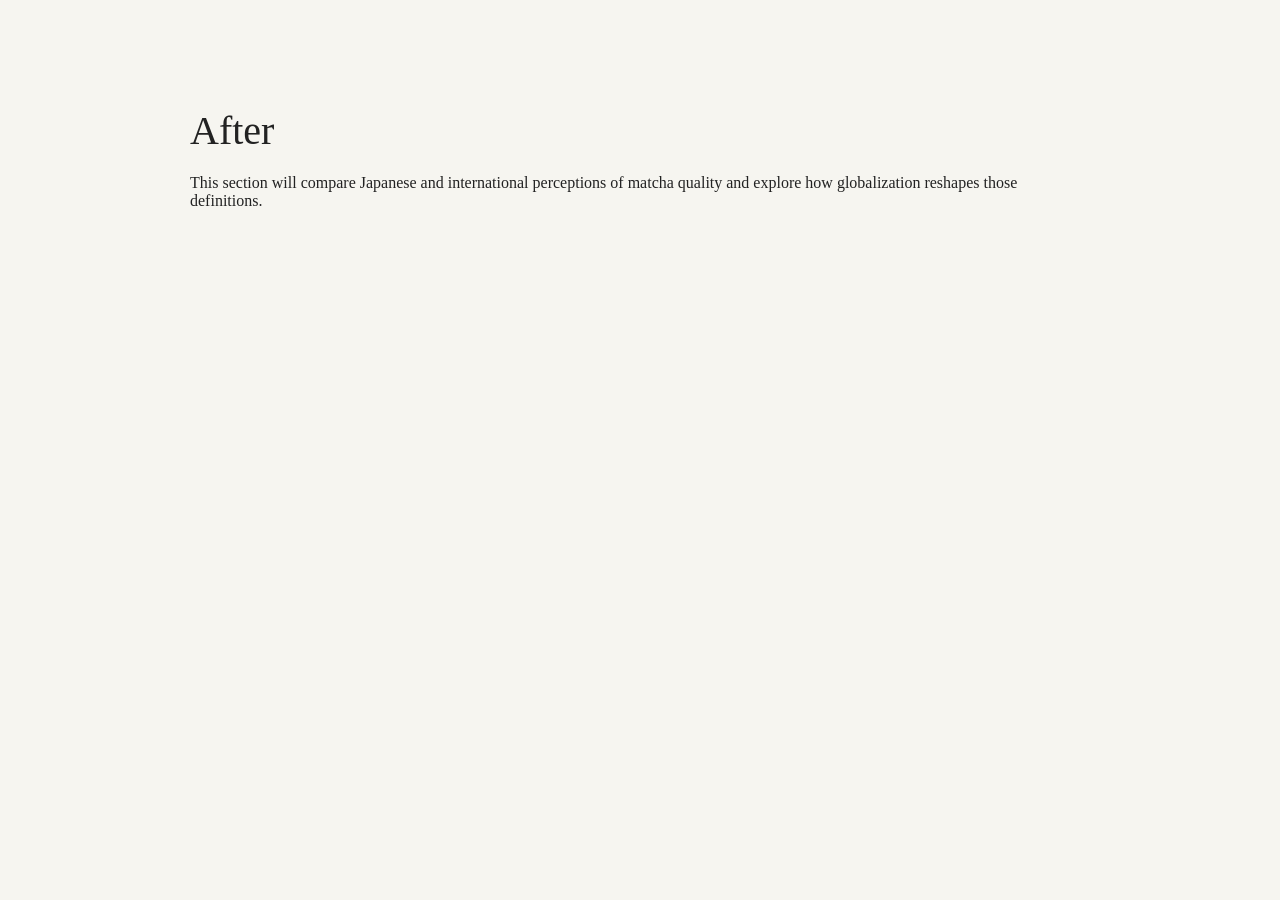
==== after.html @ 40080495 "Add after.html for matcha quality comparison section" ====
<!DOCTYPE html>
<html>
<head>
<meta charset="UTF-8">
<title>After</title>
<link rel="stylesheet" href="styles.css">
</head>

<body>

<div class="container">

<h1>After</h1>

<p>
This section will compare Japanese and international perceptions of matcha
quality and explore how globalization reshapes those definitions.
</p>

</div>

</body>
</html>
---- styles.css ----
body{
background:#f6f5f0;
font-family:Georgia,serif;
color:#222;
margin:0;
}

.container{
max-width:900px;
margin:auto;
padding:80px 30px;
}

h1{
font-size:40px;
font-weight:normal;
margin-bottom:20px;
}

.intro{
color:#555;
margin-bottom:60px;
}

.sections{
display:grid;
grid-template-columns:1fr 1fr 1fr;
gap:25px;
}

.card{
text-decoration:none;
border:1px solid #dcdcdc;
padding:30px;
transition:all .2s;
color:#222;
}

.card:hover{
border-color:#2f5d3a;
transform:translateY(-4px);
}

.card h2{
margin-top:0;
font-weight:normal;
}
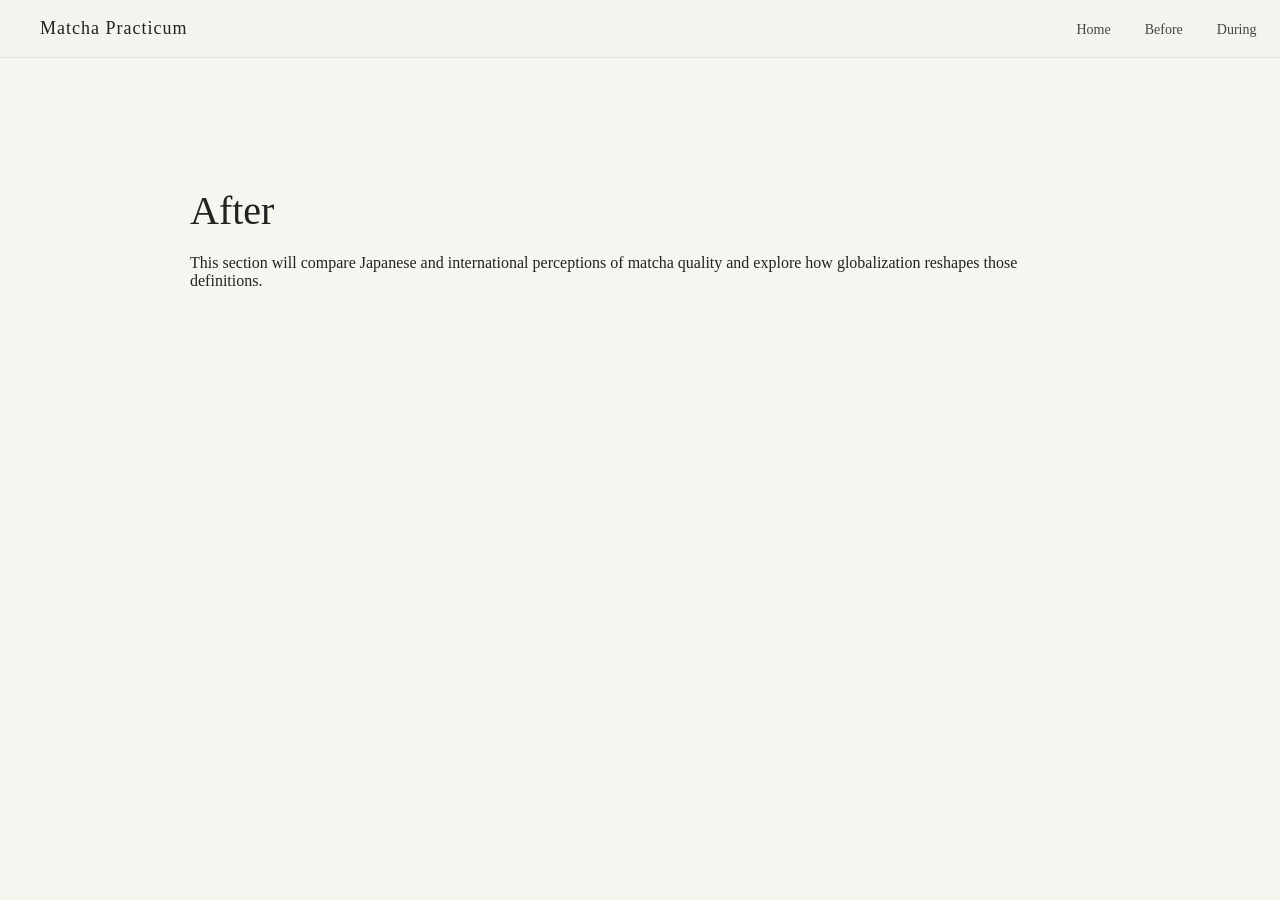
==== commit 7202f503: "Add navigation bar to after.html" ====
--- a/after.html
+++ b/after.html
@@ -8,6 +8,16 @@
 
 <body>
 
+<div class="navbar">
+<div class="nav-title">Matcha Practicum</div>
+<div class="nav-links">
+<a href="index.html">Home</a>
+<a href="before.html">Before</a>
+<a href="during.html">During</a>
+<a href="after.html">After</a>
+</div>
+</div>
+  
 <div class="container">
 
 <h1>After</h1>
--- a/styles.css
+++ b/styles.css
@@ -1,3 +1,43 @@
+/* NAVIGATION */
+
+.navbar{
+position:fixed;
+top:0;
+left:0;
+width:100%;
+background:rgba(244,243,238,0.9);
+backdrop-filter:blur(6px);
+border-bottom:1px solid #e5e3dc;
+padding:18px 40px;
+display:flex;
+justify-content:space-between;
+align-items:center;
+z-index:1000;
+}
+
+.nav-title{
+font-family:'Playfair Display',serif;
+font-size:18px;
+letter-spacing:1px;
+}
+
+.nav-links a{
+margin-left:30px;
+text-decoration:none;
+font-family:'Noto Serif JP',serif;
+color:#444;
+font-size:14px;
+transition:opacity .2s;
+}
+
+.nav-links a:hover{
+opacity:0.6;
+}
+
+body{
+padding-top:80px;
+}
+
 body{
 background:#f6f5f0;
 font-family:Georgia,serif;
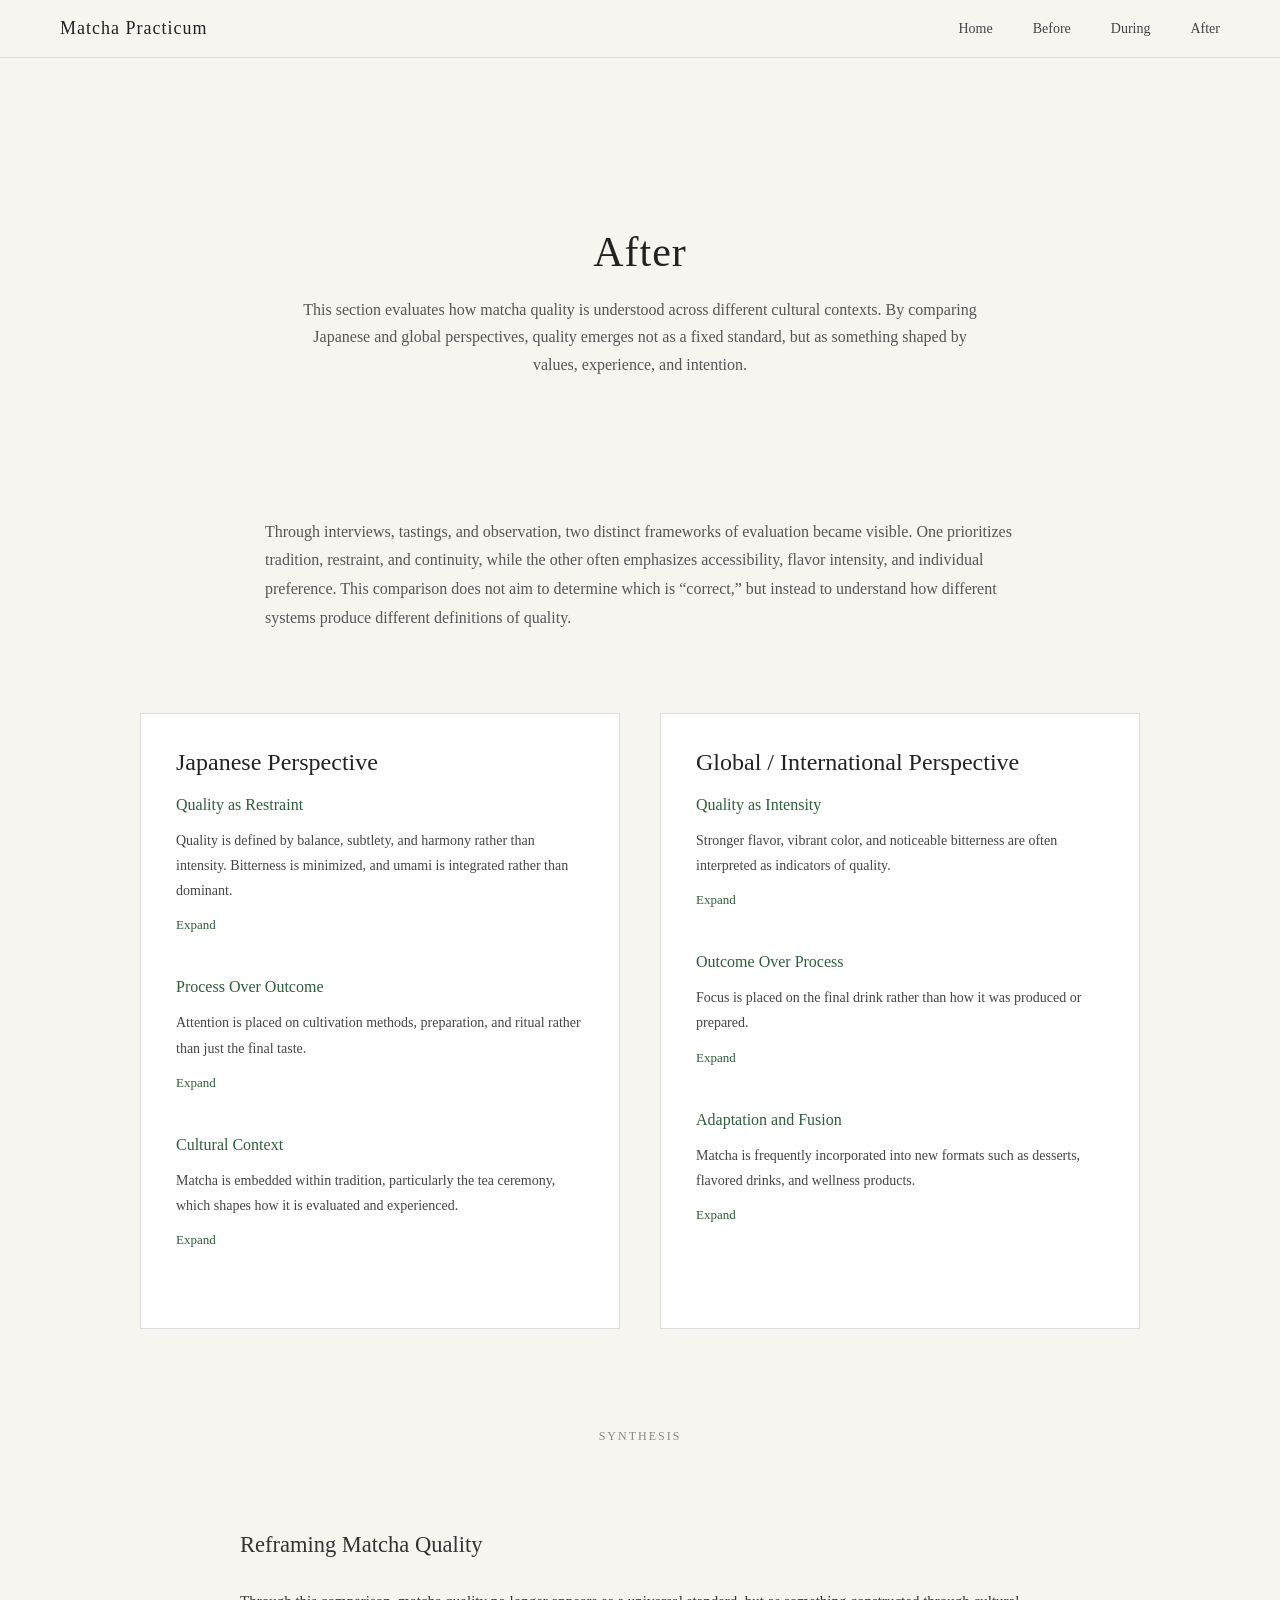
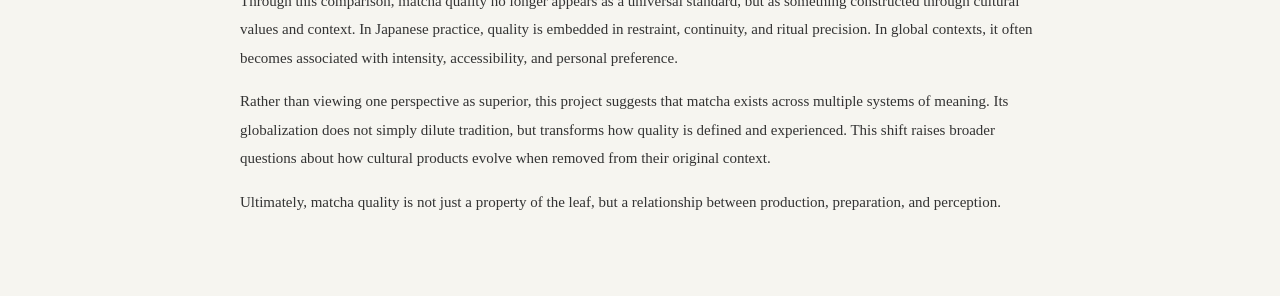
==== commit abb304e1: "Enhance after.html with styles and content Added styles and content for matcha quality comparison." ====
--- a/after.html
+++ b/after.html
@@ -4,6 +4,108 @@
 <meta charset="UTF-8">
 <title>After</title>
 <link rel="stylesheet" href="styles.css">
+
+<style>
+
+/* ---------------- INTRO ---------------- */
+
+.intro-extended{
+max-width:750px;
+margin:0 auto 80px auto;
+line-height:1.8;
+color:#555;
+}
+
+/* ---------------- COMPARISON GRID ---------------- */
+
+.comparison{
+max-width:1000px;
+margin:80px auto;
+display:grid;
+grid-template-columns:1fr 1fr;
+gap:40px;
+}
+
+.column{
+background:white;
+padding:35px;
+border:1px solid #ddd;
+}
+
+.column h2{
+font-weight:400;
+margin-top:0;
+margin-bottom:20px;
+}
+
+/* ---------------- CATEGORY ---------------- */
+
+.category{
+margin-bottom:35px;
+}
+
+.category h3{
+font-size:16px;
+font-weight:400;
+margin-bottom:10px;
+color:#2f5d3a;
+}
+
+.category p{
+font-size:14px;
+line-height:1.8;
+color:#444;
+}
+
+/* ---------------- DIVIDER ---------------- */
+
+.divider{
+text-align:center;
+margin:100px 0 60px 0;
+font-size:12px;
+letter-spacing:2px;
+color:#888;
+}
+
+/* ---------------- COLLAPSIBLE ---------------- */
+
+.toggle{
+cursor:pointer;
+font-size:13px;
+color:#2f5d3a;
+margin-top:10px;
+}
+
+.details{
+max-height:0;
+overflow:hidden;
+transition:max-height .5s ease;
+font-size:13px;
+line-height:1.9;
+margin-top:10px;
+color:#444;
+}
+
+.details.open{
+max-height:500px;
+}
+
+/* ---------------- SYNTHESIS ---------------- */
+
+.synthesis{
+max-width:800px;
+margin:80px auto;
+line-height:1.9;
+font-size:15px;
+color:#333;
+}
+
+.synthesis h2{
+font-weight:400;
+margin-bottom:20px;
+}
+
+</style>
 </head>
 
 <body>
@@ -22,12 +124,134 @@
 
 <h1>After</h1>
 
-<p>
-This section will compare Japanese and international perceptions of matcha
-quality and explore how globalization reshapes those definitions.
-</p>
-
-</div>
+<p class="intro">
+This section evaluates how matcha quality is understood across different cultural contexts. By comparing Japanese and global perspectives, quality emerges not as a fixed standard, but as something shaped by values, experience, and intention.
+</p>
+
+</div>
+
+<div class="intro-extended">
+Through interviews, tastings, and observation, two distinct frameworks of evaluation became visible. One prioritizes tradition, restraint, and continuity, while the other often emphasizes accessibility, flavor intensity, and individual preference. This comparison does not aim to determine which is “correct,” but instead to understand how different systems produce different definitions of quality.
+</div>
+
+<!-- COMPARISON -->
+
+<div class="comparison">
+
+<!-- JAPANESE -->
+
+<div class="column">
+<h2>Japanese Perspective</h2>
+
+<div class="category">
+<h3>Quality as Restraint</h3>
+<p>
+Quality is defined by balance, subtlety, and harmony rather than intensity. Bitterness is minimized, and umami is integrated rather than dominant.
+</p>
+<div class="toggle">Expand</div>
+<div class="details">
+High quality matcha is not meant to be overwhelming. Instead, it reflects control across the entire production process. This perspective became clearer through the tea ceremony, where even small imbalances felt disruptive.
+</div>
+</div>
+
+<div class="category">
+<h3>Process Over Outcome</h3>
+<p>
+Attention is placed on cultivation methods, preparation, and ritual rather than just the final taste.
+</p>
+<div class="toggle">Expand</div>
+<div class="details">
+Shading duration, grinding technique, and preparation method are all considered part of quality. This reframes matcha as a process-driven product rather than a purely consumable one.
+</div>
+</div>
+
+<div class="category">
+<h3>Cultural Context</h3>
+<p>
+Matcha is embedded within tradition, particularly the tea ceremony, which shapes how it is evaluated and experienced.
+</p>
+<div class="toggle">Expand</div>
+<div class="details">
+Quality extends beyond taste into behavior, environment, and intention. The act of drinking becomes inseparable from the cultural framework surrounding it.
+</div>
+</div>
+
+</div>
+
+<!-- GLOBAL -->
+
+<div class="column">
+<h2>Global / International Perspective</h2>
+
+<div class="category">
+<h3>Quality as Intensity</h3>
+<p>
+Stronger flavor, vibrant color, and noticeable bitterness are often interpreted as indicators of quality.
+</p>
+<div class="toggle">Expand</div>
+<div class="details">
+Many consumers associate boldness with quality, similar to coffee culture. This contrasts with the subtle balance emphasized in traditional contexts.
+</div>
+</div>
+
+<div class="category">
+<h3>Outcome Over Process</h3>
+<p>
+Focus is placed on the final drink rather than how it was produced or prepared.
+</p>
+<div class="toggle">Expand</div>
+<div class="details">
+Convenience products such as matcha lattes shift attention away from traditional preparation, making quality more about immediate sensory impact.
+</div>
+</div>
+
+<div class="category">
+<h3>Adaptation and Fusion</h3>
+<p>
+Matcha is frequently incorporated into new formats such as desserts, flavored drinks, and wellness products.
+</p>
+<div class="toggle">Expand</div>
+<div class="details">
+This expands accessibility but also alters the original meaning of matcha. Through interviews, I noticed that flexibility is often valued more than authenticity in global contexts.
+</div>
+</div>
+
+</div>
+
+</div>
+
+<div class="divider">SYNTHESIS</div>
+
+<div class="synthesis">
+
+<h2>Reframing Matcha Quality</h2>
+
+<p>
+Through this comparison, matcha quality no longer appears as a universal standard, but as something constructed through cultural values and context. In Japanese practice, quality is embedded in restraint, continuity, and ritual precision. In global contexts, it often becomes associated with intensity, accessibility, and personal preference.
+</p>
+
+<p>
+Rather than viewing one perspective as superior, this project suggests that matcha exists across multiple systems of meaning. Its globalization does not simply dilute tradition, but transforms how quality is defined and experienced. This shift raises broader questions about how cultural products evolve when removed from their original context.
+</p>
+
+<p>
+Ultimately, matcha quality is not just a property of the leaf, but a relationship between production, preparation, and perception.
+</p>
+
+</div>
+
+<script>
+
+/* COLLAPSIBLE */
+
+document.querySelectorAll(".toggle").forEach(btn=>{
+btn.addEventListener("click", ()=>{
+const details = btn.nextElementSibling;
+details.classList.toggle("open");
+});
+});
+
+</script>
 
 </body>
 </html>
--- a/styles.css
+++ b/styles.css
@@ -1,79 +1,117 @@
-/* NAVIGATION */
+/* -------------------------
+GLOBAL STYLES
+-------------------------- */
+
+body{
+margin:0;
+padding-top:100px;
+background-color:#f6f5f0;
+font-family:'Noto Serif JP', serif;
+color:#222;
+}
+
+/* Soft Washi Paper Texture */
+body::before{
+content:"";
+position:fixed;
+top:0;
+left:0;
+width:100%;
+height:100%;
+background-image:url("https://www.transparenttextures.com/patterns/washi.png");
+opacity:0.25;
+z-index:-2;
+pointer-events:none;
+}
+
+/* -------------------------
+NAVIGATION
+-------------------------- */
 
 .navbar{
 position:fixed;
 top:0;
 left:0;
 width:100%;
-background:rgba(244,243,238,0.9);
-backdrop-filter:blur(6px);
+background:rgba(246,245,240,0.92);
+backdrop-filter:blur(8px);
 border-bottom:1px solid #e5e3dc;
-padding:18px 40px;
+padding:18px 60px;
 display:flex;
 justify-content:space-between;
 align-items:center;
 z-index:1000;
+box-sizing:border-box;
 }
 
 .nav-title{
-font-family:'Playfair Display',serif;
+font-family:'Playfair Display', serif;
 font-size:18px;
 letter-spacing:1px;
 }
 
+.nav-links{
+display:flex;
+gap:40px;
+}
+
 .nav-links a{
-margin-left:30px;
 text-decoration:none;
-font-family:'Noto Serif JP',serif;
 color:#444;
 font-size:14px;
-transition:opacity .2s;
+transition:opacity .2s ease;
+white-space:nowrap;
 }
 
 .nav-links a:hover{
 opacity:0.6;
 }
 
-body{
-padding-top:80px;
-}
-
-body{
-background:#f6f5f0;
-font-family:Georgia,serif;
-color:#222;
-margin:0;
-}
+/* -------------------------
+LAYOUT
+-------------------------- */
 
 .container{
 max-width:900px;
-margin:auto;
-padding:80px 30px;
+margin:0 auto;
+padding:100px 30px 80px 30px;
+text-align:center; /* This centers ALL header content */
 }
 
 h1{
-font-size:40px;
-font-weight:normal;
+font-family:'Playfair Display', serif;
+font-size:42px;
+font-weight:400;
 margin-bottom:20px;
+letter-spacing:1px;
 }
 
 .intro{
 color:#555;
-margin-bottom:60px;
-}
+margin:0 auto 60px auto;
+line-height:1.7;
+max-width:700px; /* keeps paragraph elegant */
+}
+
+/* -------------------------
+SECTIONS GRID
+-------------------------- */
 
 .sections{
 display:grid;
-grid-template-columns:1fr 1fr 1fr;
-gap:25px;
+grid-template-columns:repeat(3,1fr);
+gap:30px;
+margin-top:20px;
+text-align:left; /* Prevents cards from being centered */
 }
 
 .card{
 text-decoration:none;
 border:1px solid #dcdcdc;
-padding:30px;
-transition:all .2s;
+padding:35px;
+transition:all .25s ease;
 color:#222;
+background:white;
 }
 
 .card:hover{
@@ -85,3 +123,80 @@
 margin-top:0;
 font-weight:normal;
 }
+
+/* -------------------------
+HOTSPOT CONTAINERS & INFO BOXES
+-------------------------- */
+.diagram-wrapper {
+  position: relative;
+  max-width: 1000px;
+  margin: 0 auto; /* centers the diagram horizontally */
+}
+
+.hotspot-container {
+  position: absolute;
+  display: flex;
+  justify-content: center;
+  align-items: center;
+  cursor: pointer;
+  transform: translate(-50%, -50%);
+  z-index: 2;
+}
+
+.hotspot {
+  width: 18px;
+  height: 18px;
+  background: #d4af37; /* gold accent */
+  border-radius: 50%;
+  box-shadow: 0 0 12px rgba(212, 175, 55, 0.6);
+  transition: transform 0.3s ease;
+}
+
+.hotspot:hover {
+  transform: scale(1.4);
+}
+
+.info {
+  position: absolute;
+  background: rgba(255, 255, 255, 0.95);
+  border-radius: 12px;
+  padding: 16px 20px;
+  width: 260px;
+  max-width: 280px;
+  font-family: 'Georgia', serif;
+  font-size: 14px;
+  line-height: 1.6;
+  color: #222;
+  box-shadow: 0 10px 25px rgba(0, 0, 0, 0.12);
+  opacity: 0;
+  pointer-events: none;
+  transition: all 0.3s ease;
+  text-align: left;
+}
+
+.hotspot-container:hover .info {
+  opacity: 1;
+  pointer-events: auto;
+}
+
+.info strong {
+  display: block;
+  font-family: 'Playfair Display', serif;
+  font-size: 16px;
+  color: #2a2a2a;
+  margin-bottom: 6px;
+  letter-spacing: 0.5px;
+}
+
+/* Category color accents */
+.bio .info {
+  border-left: 3px solid #a3c293; /* greenish accent */
+}
+
+.craft .info {
+  border-left: 3px solid #c293a3; /* reddish accent */
+}
+
+.sensory .info {
+  border-left: 3px solid #93a3c2; /* bluish accent */
+}
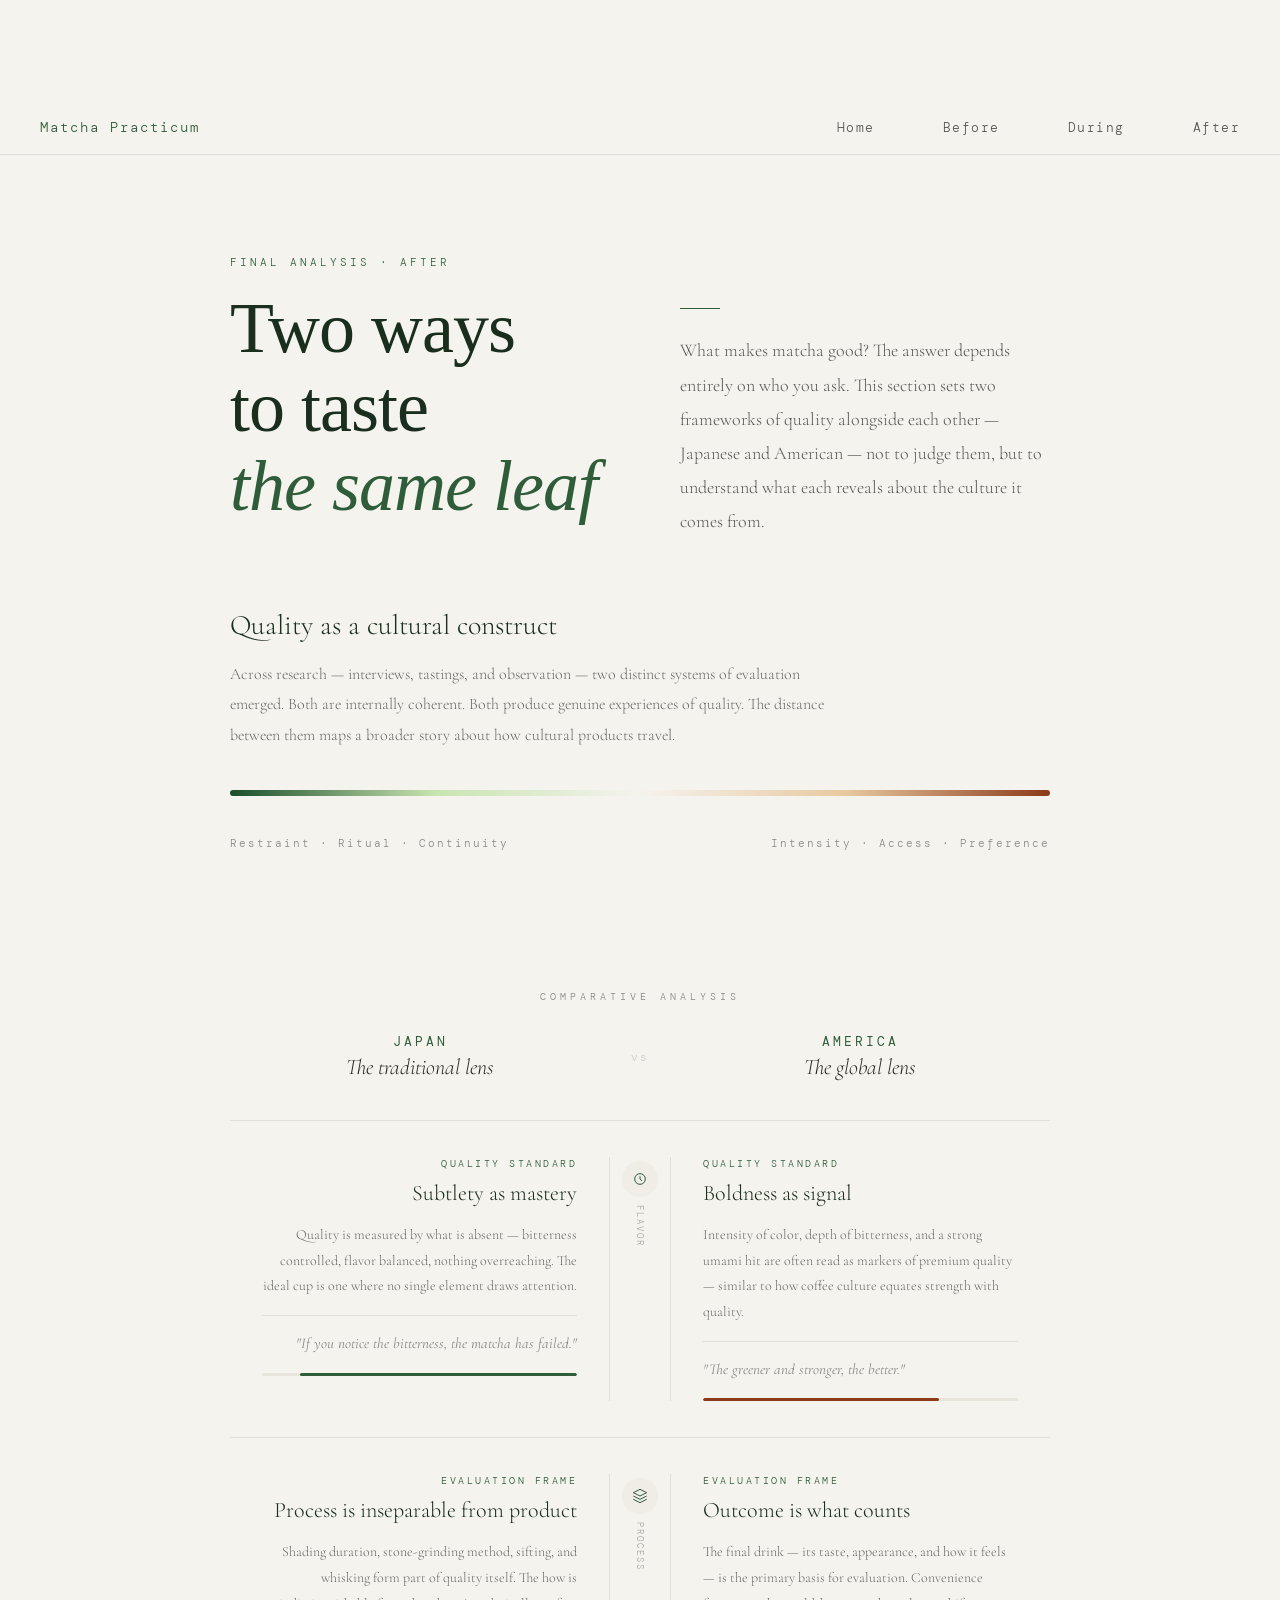
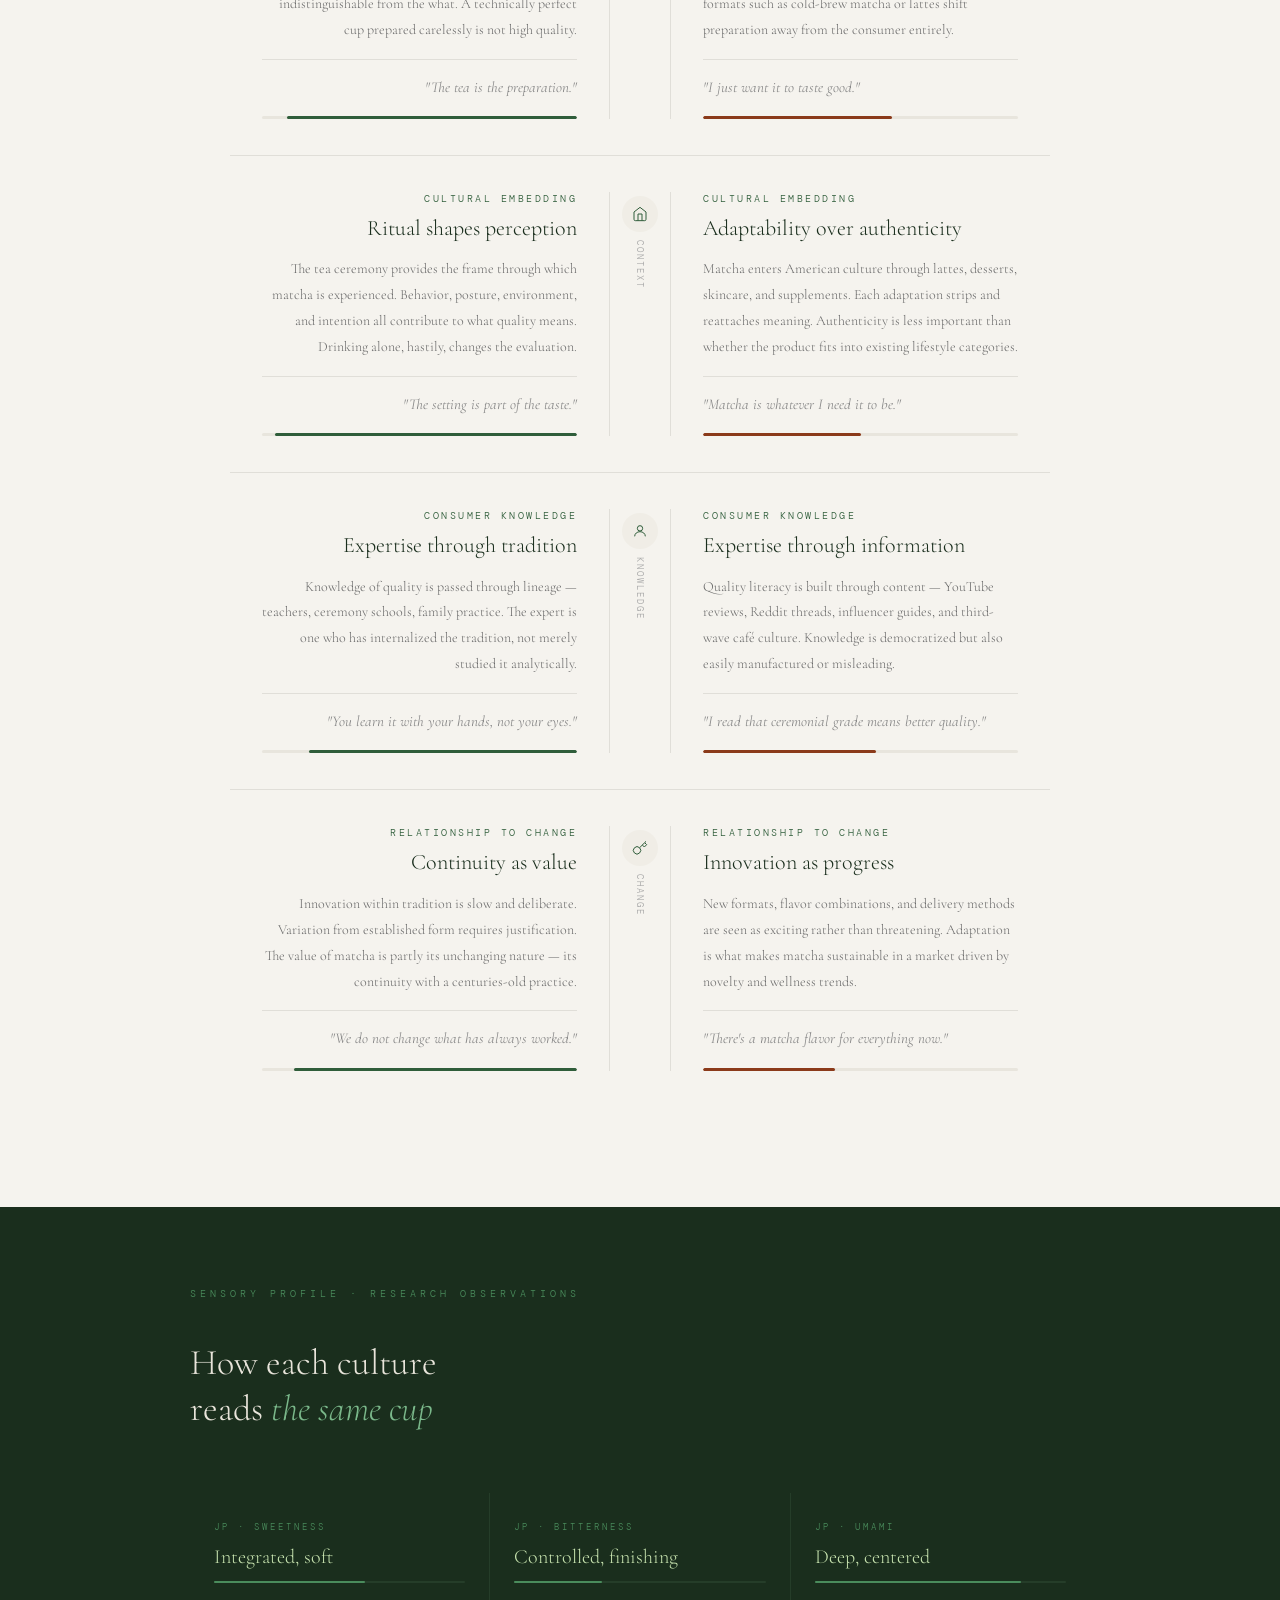
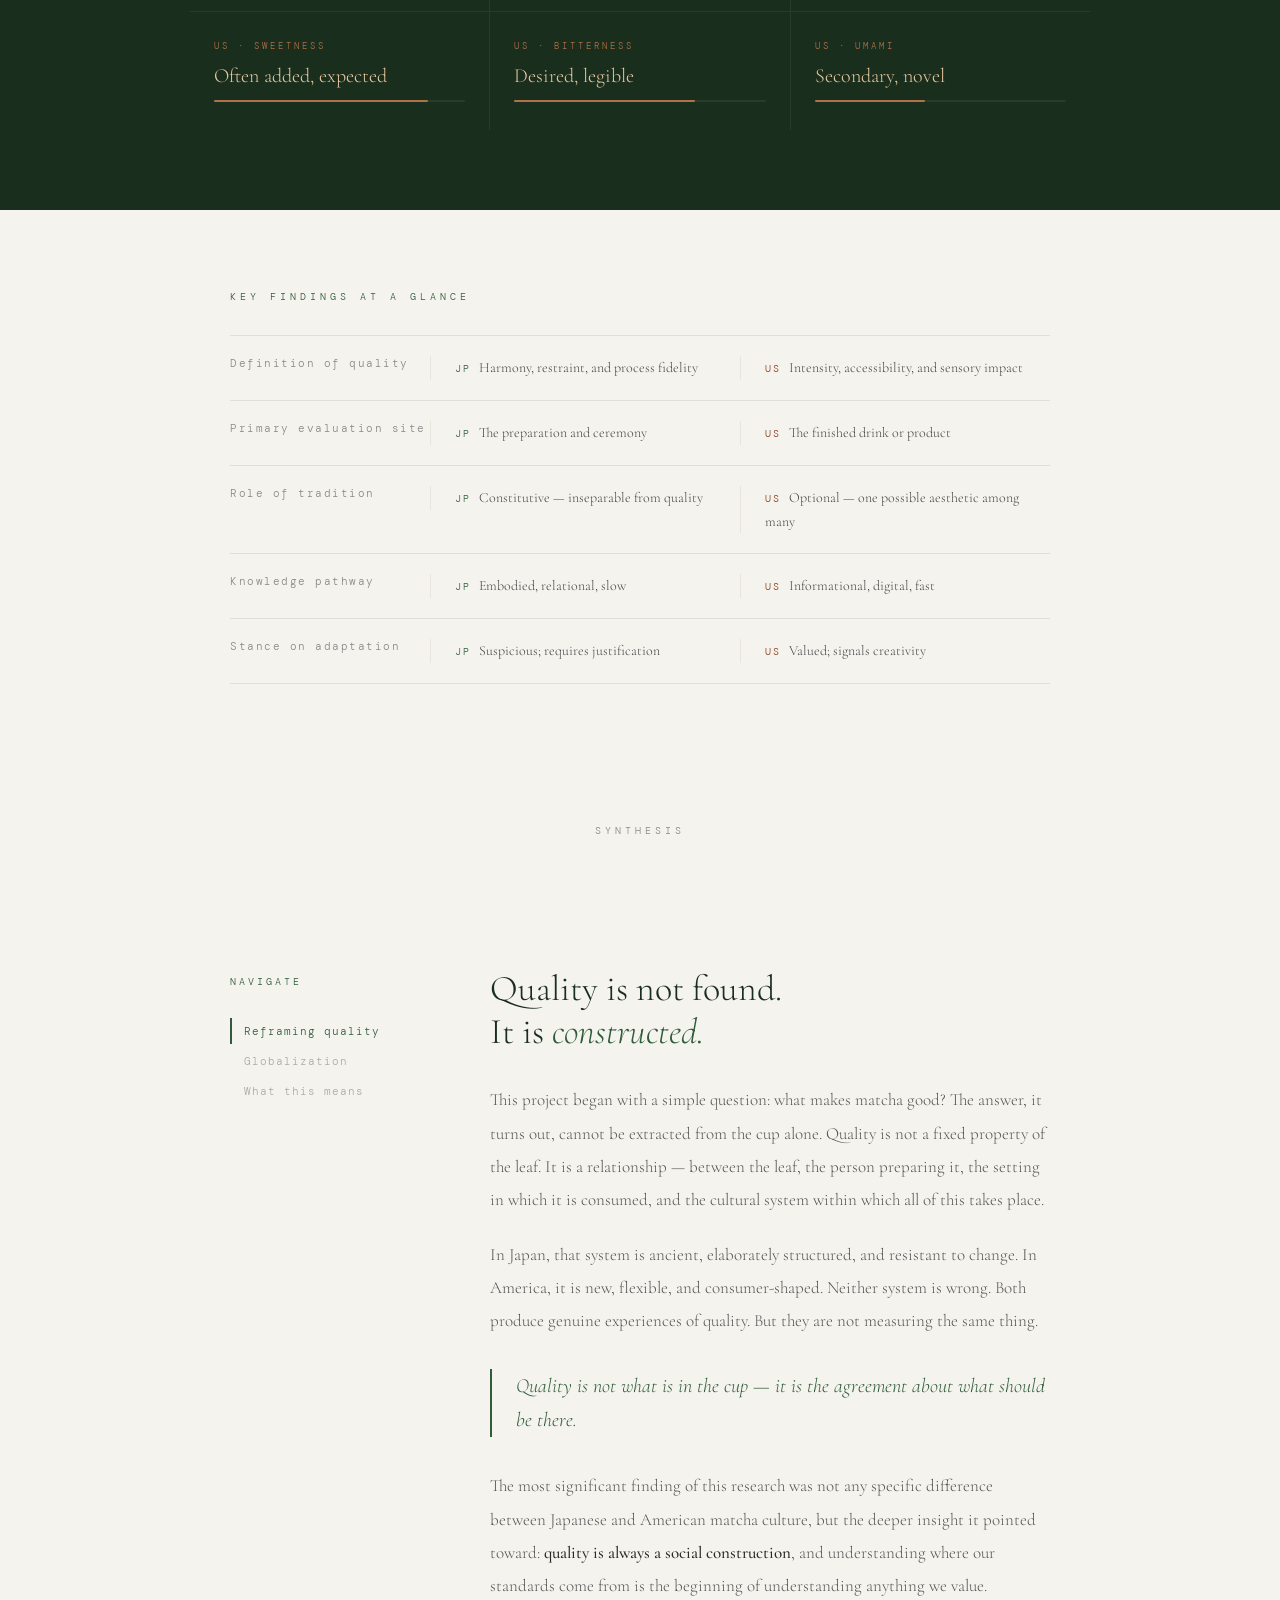
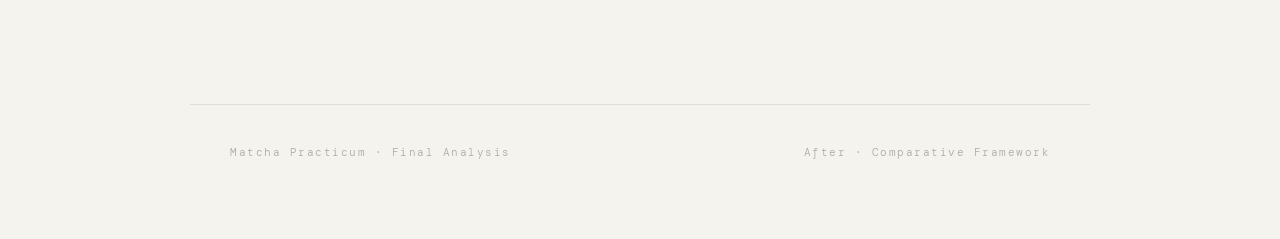
==== commit 69a94f44: "Update print statement from 'Hello' to 'Goodbye'" ====
--- a/after.html
+++ b/after.html
@@ -2,107 +2,597 @@
 <html>
 <head>
 <meta charset="UTF-8">
-<title>After</title>
+<title>After — Matcha Practicum</title>
 <link rel="stylesheet" href="styles.css">
+<link href="https://fonts.googleapis.com/css2?family=Cormorant+Garamond:ital,wght@0,300;0,400;0,500;1,300;1,400&family=DM+Mono:wght@300;400&display=swap" rel="stylesheet">
 
 <style>
 
-/* ---------------- INTRO ---------------- */
-
-.intro-extended{
-max-width:750px;
-margin:0 auto 80px auto;
-line-height:1.8;
-color:#555;
-}
-
-/* ---------------- COMPARISON GRID ---------------- */
-
-.comparison{
-max-width:1000px;
-margin:80px auto;
-display:grid;
-grid-template-columns:1fr 1fr;
-gap:40px;
-}
-
-.column{
-background:white;
-padding:35px;
-border:1px solid #ddd;
-}
-
-.column h2{
-font-weight:400;
-margin-top:0;
-margin-bottom:20px;
-}
-
-/* ---------------- CATEGORY ---------------- */
-
-.category{
-margin-bottom:35px;
-}
-
-.category h3{
-font-size:16px;
-font-weight:400;
-margin-bottom:10px;
-color:#2f5d3a;
-}
-
-.category p{
-font-size:14px;
-line-height:1.8;
-color:#444;
-}
-
-/* ---------------- DIVIDER ---------------- */
-
-.divider{
-text-align:center;
-margin:100px 0 60px 0;
-font-size:12px;
-letter-spacing:2px;
-color:#888;
-}
-
-/* ---------------- COLLAPSIBLE ---------------- */
-
-.toggle{
-cursor:pointer;
-font-size:13px;
-color:#2f5d3a;
-margin-top:10px;
-}
-
-.details{
-max-height:0;
-overflow:hidden;
-transition:max-height .5s ease;
-font-size:13px;
-line-height:1.9;
-margin-top:10px;
-color:#444;
-}
-
-.details.open{
-max-height:500px;
-}
-
-/* ---------------- SYNTHESIS ---------------- */
-
-.synthesis{
-max-width:800px;
-margin:80px auto;
-line-height:1.9;
-font-size:15px;
-color:#333;
-}
-
-.synthesis h2{
-font-weight:400;
-margin-bottom:20px;
+*, *::before, *::after { box-sizing: border-box; margin: 0; padding: 0; }
+
+body {
+  font-family: 'Cormorant Garamond', Georgia, serif;
+  background: #f5f3ee;
+  color: #2a2a25;
+}
+
+/* ── NAVBAR (preserve original structure) ── */
+.navbar {
+  display: flex;
+  justify-content: space-between;
+  align-items: center;
+  padding: 18px 40px;
+  border-bottom: 1px solid #ddd;
+  background: #f5f3ee;
+  position: sticky;
+  top: 0;
+  z-index: 100;
+}
+.nav-title { font-size: 14px; letter-spacing: 2px; color: #2f5d3a; font-family: 'DM Mono', monospace; font-weight: 300; }
+.nav-links a { margin-left: 28px; text-decoration: none; font-size: 13px; letter-spacing: 1.5px; color: #555; font-family: 'DM Mono', monospace; font-weight: 300; transition: color .2s; }
+.nav-links a:hover { color: #2f5d3a; }
+
+/* ── HERO ── */
+.hero {
+  max-width: 900px;
+  margin: 0 auto;
+  padding: 100px 40px 60px;
+  display: grid;
+  grid-template-columns: 1fr 1fr;
+  gap: 80px;
+  align-items: end;
+}
+
+.hero-eyebrow {
+  font-family: 'DM Mono', monospace;
+  font-size: 11px;
+  font-weight: 300;
+  letter-spacing: 3px;
+  color: #2f5d3a;
+  margin-bottom: 20px;
+  text-transform: uppercase;
+}
+
+.hero-title {
+  font-size: clamp(42px, 6vw, 72px);
+  font-weight: 300;
+  line-height: 1.1;
+  color: #1a2e1d;
+  letter-spacing: -1px;
+}
+
+.hero-title em {
+  font-style: italic;
+  color: #2f5d3a;
+}
+
+.hero-right {
+  padding-bottom: 8px;
+}
+
+.hero-intro {
+  font-size: 18px;
+  font-weight: 300;
+  line-height: 1.9;
+  color: #555;
+}
+
+.hero-rule {
+  width: 40px;
+  height: 1px;
+  background: #2f5d3a;
+  margin-bottom: 24px;
+}
+
+/* ── CHAPTER LABEL ── */
+.chapter-label {
+  font-family: 'DM Mono', monospace;
+  font-size: 10px;
+  font-weight: 300;
+  letter-spacing: 4px;
+  color: #888;
+  text-transform: uppercase;
+  text-align: center;
+  padding: 60px 0 30px;
+}
+
+/* ── SPECTRUM BAR ── */
+.spectrum-section {
+  max-width: 900px;
+  margin: 0 auto 80px;
+  padding: 0 40px;
+}
+
+.spectrum-bar {
+  position: relative;
+  height: 6px;
+  background: linear-gradient(to right, #1a4d2a, #c8e4b0, #f5f3ee, #e8c9a0, #8b3a1a);
+  border-radius: 3px;
+  margin: 40px 0;
+}
+
+.spectrum-labels {
+  display: flex;
+  justify-content: space-between;
+  font-family: 'DM Mono', monospace;
+  font-size: 11px;
+  font-weight: 300;
+  letter-spacing: 2px;
+  color: #888;
+  margin-top: 12px;
+}
+
+.spectrum-title {
+  font-size: 28px;
+  font-weight: 300;
+  color: #1a2e1d;
+  margin-bottom: 16px;
+  line-height: 1.3;
+}
+
+.spectrum-desc {
+  font-size: 16px;
+  font-weight: 300;
+  line-height: 1.9;
+  color: #666;
+  max-width: 620px;
+}
+
+/* ── DUAL COLUMN COMPARISON ── */
+.compare-wrapper {
+  max-width: 900px;
+  margin: 0 auto 100px;
+  padding: 0 40px;
+}
+
+.compare-header {
+  display: grid;
+  grid-template-columns: 1fr 60px 1fr;
+  gap: 0;
+  margin-bottom: 40px;
+  align-items: center;
+}
+
+.compare-header-col {
+  text-align: center;
+}
+
+.compare-header h2 {
+  font-size: 13px;
+  font-weight: 400;
+  letter-spacing: 3px;
+  font-family: 'DM Mono', monospace;
+  color: #2f5d3a;
+  text-transform: uppercase;
+  margin-bottom: 4px;
+}
+
+.compare-header p {
+  font-size: 22px;
+  font-weight: 300;
+  color: #2a2a25;
+  font-style: italic;
+}
+
+.compare-vs {
+  text-align: center;
+  font-family: 'DM Mono', monospace;
+  font-size: 11px;
+  font-weight: 300;
+  color: #ccc;
+  letter-spacing: 2px;
+}
+
+/* ── DIMENSION ROWS ── */
+.dimension {
+  display: grid;
+  grid-template-columns: 1fr 60px 1fr;
+  gap: 0;
+  border-top: 1px solid #e0ded8;
+  padding: 36px 0;
+  opacity: 0;
+  transform: translateY(20px);
+  transition: opacity .6s ease, transform .6s ease;
+}
+
+.dimension.visible {
+  opacity: 1;
+  transform: translateY(0);
+}
+
+.dimension-center {
+  display: flex;
+  flex-direction: column;
+  align-items: center;
+  justify-content: flex-start;
+  padding-top: 4px;
+  gap: 8px;
+}
+
+.dimension-icon {
+  width: 36px;
+  height: 36px;
+  border-radius: 50%;
+  background: #f0ede6;
+  display: flex;
+  align-items: center;
+  justify-content: center;
+}
+
+.dimension-icon svg {
+  width: 16px;
+  height: 16px;
+  stroke: #2f5d3a;
+  fill: none;
+  stroke-width: 1.5;
+}
+
+.dim-label {
+  font-family: 'DM Mono', monospace;
+  font-size: 9px;
+  font-weight: 300;
+  letter-spacing: 2px;
+  color: #aaa;
+  text-transform: uppercase;
+  writing-mode: vertical-rl;
+  text-orientation: mixed;
+}
+
+.dimension-col {
+  padding: 0 32px;
+}
+
+.dimension-col.jp { text-align: right; border-right: 1px solid #e0ded8; }
+.dimension-col.us { text-align: left; border-left: 1px solid #e0ded8; }
+
+.dim-category {
+  font-family: 'DM Mono', monospace;
+  font-size: 10px;
+  font-weight: 300;
+  letter-spacing: 2.5px;
+  color: #2f5d3a;
+  text-transform: uppercase;
+  margin-bottom: 10px;
+}
+
+.dim-headline {
+  font-size: 22px;
+  font-weight: 300;
+  line-height: 1.25;
+  color: #1a2e1d;
+  margin-bottom: 14px;
+}
+
+.dim-body {
+  font-size: 14px;
+  font-weight: 300;
+  line-height: 1.85;
+  color: #666;
+}
+
+.dim-quote {
+  font-size: 15px;
+  font-style: italic;
+  line-height: 1.75;
+  color: #888;
+  border-top: 1px solid #e0ded8;
+  padding-top: 14px;
+  margin-top: 16px;
+}
+
+/* ── TENSION METER ── */
+.dimension-col .tension-bar {
+  height: 3px;
+  background: #e8e5dd;
+  border-radius: 2px;
+  margin-top: 16px;
+  overflow: hidden;
+}
+
+.dimension-col.jp .tension-fill {
+  float: right;
+  height: 100%;
+  background: #2f5d3a;
+  border-radius: 2px;
+  transition: width 1s ease;
+}
+
+.dimension-col.us .tension-fill {
+  height: 100%;
+  background: #8b3a1a;
+  border-radius: 2px;
+  transition: width 1s ease;
+}
+
+/* ── TASTING NOTES VISUAL ── */
+.tasting-section {
+  background: #1a2e1d;
+  padding: 80px 40px;
+  margin-bottom: 0;
+}
+
+.tasting-inner {
+  max-width: 900px;
+  margin: 0 auto;
+}
+
+.tasting-eyebrow {
+  font-family: 'DM Mono', monospace;
+  font-size: 10px;
+  font-weight: 300;
+  letter-spacing: 4px;
+  color: #4a8c5c;
+  text-transform: uppercase;
+  margin-bottom: 40px;
+}
+
+.tasting-title {
+  font-size: 36px;
+  font-weight: 300;
+  color: #e8e4da;
+  margin-bottom: 60px;
+  line-height: 1.3;
+}
+
+.tasting-title em { font-style: italic; color: #7ab88a; }
+
+.notes-grid {
+  display: grid;
+  grid-template-columns: repeat(3, 1fr);
+  gap: 1px;
+  background: #253d29;
+}
+
+.note-cell {
+  background: #1a2e1d;
+  padding: 28px 24px;
+}
+
+.note-cell-label {
+  font-family: 'DM Mono', monospace;
+  font-size: 9px;
+  font-weight: 300;
+  letter-spacing: 3px;
+  color: #4a8c5c;
+  text-transform: uppercase;
+  margin-bottom: 12px;
+}
+
+.note-cell-value {
+  font-size: 20px;
+  font-weight: 300;
+  color: #c8e4b0;
+  margin-bottom: 8px;
+  line-height: 1.2;
+}
+
+.note-cell-bar {
+  height: 2px;
+  background: #253d29;
+  border-radius: 1px;
+  margin-top: 12px;
+}
+
+.note-cell-fill {
+  height: 100%;
+  background: #4a8c5c;
+  border-radius: 1px;
+}
+
+.note-cell.us-note .note-cell-fill { background: #b07048; }
+.note-cell.us-note .note-cell-value { color: #e8c9a0; }
+.note-cell.us-note .note-cell-label { color: #b07048; }
+
+/* ── SYNTHESIS ── */
+.synthesis-section {
+  max-width: 900px;
+  margin: 0 auto;
+  padding: 100px 40px 80px;
+  display: grid;
+  grid-template-columns: 180px 1fr;
+  gap: 80px;
+}
+
+.synthesis-sidebar {
+  padding-top: 8px;
+}
+
+.synthesis-sidebar-label {
+  font-family: 'DM Mono', monospace;
+  font-size: 10px;
+  font-weight: 300;
+  letter-spacing: 3px;
+  color: #2f5d3a;
+  text-transform: uppercase;
+  margin-bottom: 30px;
+}
+
+.synthesis-nav {
+  display: flex;
+  flex-direction: column;
+  gap: 4px;
+}
+
+.synth-nav-item {
+  font-family: 'DM Mono', monospace;
+  font-size: 11px;
+  font-weight: 300;
+  color: #aaa;
+  letter-spacing: 1px;
+  padding: 6px 0;
+  border-left: 2px solid transparent;
+  padding-left: 12px;
+  cursor: pointer;
+  transition: all .2s;
+}
+
+.synth-nav-item:hover, .synth-nav-item.active {
+  color: #2f5d3a;
+  border-left-color: #2f5d3a;
+}
+
+.synthesis-body {}
+
+.synthesis-block {
+  display: none;
+}
+
+.synthesis-block.active {
+  display: block;
+  animation: fadeUp .4s ease;
+}
+
+@keyframes fadeUp {
+  from { opacity: 0; transform: translateY(12px); }
+  to { opacity: 1; transform: translateY(0); }
+}
+
+.synthesis-block h2 {
+  font-size: 36px;
+  font-weight: 300;
+  color: #1a2e1d;
+  line-height: 1.2;
+  margin-bottom: 30px;
+}
+
+.synthesis-block h2 em {
+  font-style: italic;
+  color: #2f5d3a;
+}
+
+.synthesis-block p {
+  font-size: 17px;
+  font-weight: 300;
+  line-height: 1.95;
+  color: #555;
+  margin-bottom: 22px;
+}
+
+.synthesis-block p strong {
+  font-weight: 500;
+  color: #2a2a25;
+}
+
+.synthesis-block blockquote {
+  border-left: 2px solid #2f5d3a;
+  padding-left: 24px;
+  margin: 32px 0;
+  font-size: 20px;
+  font-style: italic;
+  line-height: 1.7;
+  color: #2f5d3a;
+  font-weight: 300;
+}
+
+/* ── KEY FINDINGS TABLE ── */
+.findings-section {
+  max-width: 900px;
+  margin: 0 auto 80px;
+  padding: 0 40px;
+}
+
+.findings-title {
+  font-family: 'DM Mono', monospace;
+  font-size: 10px;
+  font-weight: 300;
+  letter-spacing: 4px;
+  color: #2f5d3a;
+  text-transform: uppercase;
+  margin-bottom: 32px;
+}
+
+.findings-row {
+  display: grid;
+  grid-template-columns: 200px 1fr 1fr;
+  gap: 0;
+  border-top: 1px solid #e0ded8;
+  padding: 20px 0;
+  align-items: start;
+}
+
+.findings-row:last-child { border-bottom: 1px solid #e0ded8; }
+
+.findings-dimension {
+  font-family: 'DM Mono', monospace;
+  font-size: 11px;
+  font-weight: 300;
+  letter-spacing: 1.5px;
+  color: #888;
+}
+
+.findings-jp, .findings-us {
+  font-size: 14px;
+  font-weight: 300;
+  line-height: 1.7;
+  color: #444;
+  padding: 0 24px;
+  border-left: 1px solid #e8e5dd;
+}
+
+.findings-jp::before {
+  content: 'JP ';
+  font-family: 'DM Mono', monospace;
+  font-size: 10px;
+  color: #2f5d3a;
+  letter-spacing: 2px;
+}
+
+.findings-us::before {
+  content: 'US ';
+  font-family: 'DM Mono', monospace;
+  font-size: 10px;
+  color: #8b3a1a;
+  letter-spacing: 2px;
+}
+
+/* ── FOOTER ── */
+.footer-note {
+  max-width: 900px;
+  margin: 0 auto;
+  padding: 40px 40px 80px;
+  border-top: 1px solid #e0ded8;
+  display: flex;
+  justify-content: space-between;
+  align-items: center;
+}
+
+.footer-note p {
+  font-family: 'DM Mono', monospace;
+  font-size: 11px;
+  font-weight: 300;
+  letter-spacing: 1.5px;
+  color: #aaa;
+}
+
+/* ── SCROLL REVEAL ── */
+.reveal {
+  opacity: 0;
+  transform: translateY(24px);
+  transition: opacity .7s ease, transform .7s ease;
+}
+.reveal.visible {
+  opacity: 1;
+  transform: none;
+}
+
+/* ── RESPONSIVE ── */
+@media (max-width: 700px) {
+  .hero { grid-template-columns: 1fr; gap: 40px; padding: 60px 24px 40px; }
+  .compare-wrapper { padding: 0 24px; }
+  .compare-header, .dimension { grid-template-columns: 1fr; }
+  .compare-vs { display: none; }
+  .dimension-center { flex-direction: row; padding: 0 0 16px; }
+  .dim-label { writing-mode: horizontal-tb; }
+  .dimension-col.jp { text-align: left; border-right: none; border-bottom: 1px solid #e0ded8; padding: 0 0 20px; }
+  .dimension-col.us { border-left: none; }
+  .notes-grid { grid-template-columns: 1fr; }
+  .synthesis-section { grid-template-columns: 1fr; gap: 40px; padding: 60px 24px; }
+  .synthesis-nav { flex-direction: row; flex-wrap: wrap; }
+  .findings-row { grid-template-columns: 1fr; gap: 12px; }
+  .findings-jp, .findings-us { border-left: none; padding: 0; }
+  .tasting-section { padding: 60px 24px; }
+  .findings-section { padding: 0 24px; }
+  .footer-note { padding: 40px 24px 60px; flex-direction: column; gap: 12px; }
 }
 
 </style>
@@ -111,147 +601,340 @@
 <body>
 
 <div class="navbar">
-<div class="nav-title">Matcha Practicum</div>
-<div class="nav-links">
-<a href="index.html">Home</a>
-<a href="before.html">Before</a>
-<a href="during.html">During</a>
-<a href="after.html">After</a>
+  <div class="nav-title">Matcha Practicum</div>
+  <div class="nav-links">
+    <a href="index.html">Home</a>
+    <a href="before.html">Before</a>
+    <a href="during.html">During</a>
+    <a href="after.html">After</a>
+  </div>
 </div>
+
+<!-- ── HERO ── -->
+<div class="hero">
+  <div class="hero-left">
+    <div class="hero-eyebrow">Final Analysis · After</div>
+    <h1 class="hero-title">Two ways<br>to taste<br><em>the same leaf</em></h1>
+  </div>
+  <div class="hero-right">
+    <div class="hero-rule"></div>
+    <p class="hero-intro">
+      What makes matcha good? The answer depends entirely on who you ask. This section sets two frameworks of quality alongside each other — Japanese and American — not to judge them, but to understand what each reveals about the culture it comes from.
+    </p>
+  </div>
 </div>
-  
-<div class="container">
-
-<h1>After</h1>
-
-<p class="intro">
-This section evaluates how matcha quality is understood across different cultural contexts. By comparing Japanese and global perspectives, quality emerges not as a fixed standard, but as something shaped by values, experience, and intention.
-</p>
-
+
+<!-- ── SPECTRUM ── -->
+<div class="spectrum-section reveal">
+  <div class="spectrum-title">Quality as a cultural construct</div>
+  <p class="spectrum-desc">Across research — interviews, tastings, and observation — two distinct systems of evaluation emerged. Both are internally coherent. Both produce genuine experiences of quality. The distance between them maps a broader story about how cultural products travel.</p>
+  <div class="spectrum-bar"></div>
+  <div class="spectrum-labels">
+    <span>Restraint · Ritual · Continuity</span>
+    <span>Intensity · Access · Preference</span>
+  </div>
 </div>
 
-<div class="intro-extended">
-Through interviews, tastings, and observation, two distinct frameworks of evaluation became visible. One prioritizes tradition, restraint, and continuity, while the other often emphasizes accessibility, flavor intensity, and individual preference. This comparison does not aim to determine which is “correct,” but instead to understand how different systems produce different definitions of quality.
+<!-- ── CHAPTER LABEL ── -->
+<div class="chapter-label">Comparative Analysis</div>
+
+<!-- ── MAIN COMPARISON ── -->
+<div class="compare-wrapper">
+
+  <div class="compare-header">
+    <div class="compare-header-col">
+      <h2>Japan</h2>
+      <p>The traditional lens</p>
+    </div>
+    <div class="compare-vs">vs</div>
+    <div class="compare-header-col">
+      <h2>America</h2>
+      <p>The global lens</p>
+    </div>
+  </div>
+
+  <!-- DIMENSION 1 -->
+  <div class="dimension">
+    <div class="dimension-col jp">
+      <div class="dim-category">Quality Standard</div>
+      <div class="dim-headline">Subtlety as mastery</div>
+      <div class="dim-body">Quality is measured by what is absent — bitterness controlled, flavor balanced, nothing overreaching. The ideal cup is one where no single element draws attention.</div>
+      <div class="dim-quote">"If you notice the bitterness, the matcha has failed."</div>
+      <div class="tension-bar"><div class="tension-fill" style="width:88%"></div></div>
+    </div>
+    <div class="dimension-center">
+      <div class="dimension-icon">
+        <svg viewBox="0 0 24 24"><circle cx="12" cy="12" r="8"/><line x1="12" y1="8" x2="12" y2="12"/><line x1="12" y1="12" x2="15" y2="15"/></svg>
+      </div>
+      <span class="dim-label">flavor</span>
+    </div>
+    <div class="dimension-col us">
+      <div class="dim-category">Quality Standard</div>
+      <div class="dim-headline">Boldness as signal</div>
+      <div class="dim-body">Intensity of color, depth of bitterness, and a strong umami hit are often read as markers of premium quality — similar to how coffee culture equates strength with quality.</div>
+      <div class="dim-quote">"The greener and stronger, the better."</div>
+      <div class="tension-bar"><div class="tension-fill" style="width:75%"></div></div>
+    </div>
+  </div>
+
+  <!-- DIMENSION 2 -->
+  <div class="dimension">
+    <div class="dimension-col jp">
+      <div class="dim-category">Evaluation Frame</div>
+      <div class="dim-headline">Process is inseparable from product</div>
+      <div class="dim-body">Shading duration, stone-grinding method, sifting, and whisking form part of quality itself. The how is indistinguishable from the what. A technically perfect cup prepared carelessly is not high quality.</div>
+      <div class="dim-quote">"The tea is the preparation."</div>
+      <div class="tension-bar"><div class="tension-fill" style="width:92%"></div></div>
+    </div>
+    <div class="dimension-center">
+      <div class="dimension-icon">
+        <svg viewBox="0 0 24 24"><path d="M12 2L2 7l10 5 10-5-10-5zM2 17l10 5 10-5M2 12l10 5 10-5"/></svg>
+      </div>
+      <span class="dim-label">process</span>
+    </div>
+    <div class="dimension-col us">
+      <div class="dim-category">Evaluation Frame</div>
+      <div class="dim-headline">Outcome is what counts</div>
+      <div class="dim-body">The final drink — its taste, appearance, and how it feels — is the primary basis for evaluation. Convenience formats such as cold-brew matcha or lattes shift preparation away from the consumer entirely.</div>
+      <div class="dim-quote">"I just want it to taste good."</div>
+      <div class="tension-bar"><div class="tension-fill" style="width:60%"></div></div>
+    </div>
+  </div>
+
+  <!-- DIMENSION 3 -->
+  <div class="dimension">
+    <div class="dimension-col jp">
+      <div class="dim-category">Cultural Embedding</div>
+      <div class="dim-headline">Ritual shapes perception</div>
+      <div class="dim-body">The tea ceremony provides the frame through which matcha is experienced. Behavior, posture, environment, and intention all contribute to what quality means. Drinking alone, hastily, changes the evaluation.</div>
+      <div class="dim-quote">"The setting is part of the taste."</div>
+      <div class="tension-bar"><div class="tension-fill" style="width:96%"></div></div>
+    </div>
+    <div class="dimension-center">
+      <div class="dimension-icon">
+        <svg viewBox="0 0 24 24"><path d="M3 9l9-7 9 7v11a2 2 0 0 1-2 2H5a2 2 0 0 1-2-2z"/><polyline points="9 22 9 12 15 12 15 22"/></svg>
+      </div>
+      <span class="dim-label">context</span>
+    </div>
+    <div class="dimension-col us">
+      <div class="dim-category">Cultural Embedding</div>
+      <div class="dim-headline">Adaptability over authenticity</div>
+      <div class="dim-body">Matcha enters American culture through lattes, desserts, skincare, and supplements. Each adaptation strips and reattaches meaning. Authenticity is less important than whether the product fits into existing lifestyle categories.</div>
+      <div class="dim-quote">"Matcha is whatever I need it to be."</div>
+      <div class="tension-bar"><div class="tension-fill" style="width:50%"></div></div>
+    </div>
+  </div>
+
+  <!-- DIMENSION 4 -->
+  <div class="dimension">
+    <div class="dimension-col jp">
+      <div class="dim-category">Consumer Knowledge</div>
+      <div class="dim-headline">Expertise through tradition</div>
+      <div class="dim-body">Knowledge of quality is passed through lineage — teachers, ceremony schools, family practice. The expert is one who has internalized the tradition, not merely studied it analytically.</div>
+      <div class="dim-quote">"You learn it with your hands, not your eyes."</div>
+      <div class="tension-bar"><div class="tension-fill" style="width:85%"></div></div>
+    </div>
+    <div class="dimension-center">
+      <div class="dimension-icon">
+        <svg viewBox="0 0 24 24"><circle cx="12" cy="8" r="4"/><path d="M4 20c0-4 3.6-7 8-7s8 3 8 7"/></svg>
+      </div>
+      <span class="dim-label">knowledge</span>
+    </div>
+    <div class="dimension-col us">
+      <div class="dim-category">Consumer Knowledge</div>
+      <div class="dim-headline">Expertise through information</div>
+      <div class="dim-body">Quality literacy is built through content — YouTube reviews, Reddit threads, influencer guides, and third-wave café culture. Knowledge is democratized but also easily manufactured or misleading.</div>
+      <div class="dim-quote">"I read that ceremonial grade means better quality."</div>
+      <div class="tension-bar"><div class="tension-fill" style="width:55%"></div></div>
+    </div>
+  </div>
+
+  <!-- DIMENSION 5 -->
+  <div class="dimension">
+    <div class="dimension-col jp">
+      <div class="dim-category">Relationship to Change</div>
+      <div class="dim-headline">Continuity as value</div>
+      <div class="dim-body">Innovation within tradition is slow and deliberate. Variation from established form requires justification. The value of matcha is partly its unchanging nature — its continuity with a centuries-old practice.</div>
+      <div class="dim-quote">"We do not change what has always worked."</div>
+      <div class="tension-bar"><div class="tension-fill" style="width:90%"></div></div>
+    </div>
+    <div class="dimension-center">
+      <div class="dimension-icon">
+        <svg viewBox="0 0 24 24"><path d="M21 2l-2 2m-7.61 7.61a5.5 5.5 0 1 1-7.778 7.778 5.5 5.5 0 0 1 7.777-7.777zm0 0L15.5 7.5m0 0l3 3L22 7l-3-3m-3.5 3.5L19 4"/></svg>
+      </div>
+      <span class="dim-label">change</span>
+    </div>
+    <div class="dimension-col us">
+      <div class="dim-category">Relationship to Change</div>
+      <div class="dim-headline">Innovation as progress</div>
+      <div class="dim-body">New formats, flavor combinations, and delivery methods are seen as exciting rather than threatening. Adaptation is what makes matcha sustainable in a market driven by novelty and wellness trends.</div>
+      <div class="dim-quote">"There's a matcha flavor for everything now."</div>
+      <div class="tension-bar"><div class="tension-fill" style="width:42%"></div></div>
+    </div>
+  </div>
+
 </div>
 
-<!-- COMPARISON -->
-
-<div class="comparison">
-
-<!-- JAPANESE -->
-
-<div class="column">
-<h2>Japanese Perspective</h2>
-
-<div class="category">
-<h3>Quality as Restraint</h3>
-<p>
-Quality is defined by balance, subtlety, and harmony rather than intensity. Bitterness is minimized, and umami is integrated rather than dominant.
-</p>
-<div class="toggle">Expand</div>
-<div class="details">
-High quality matcha is not meant to be overwhelming. Instead, it reflects control across the entire production process. This perspective became clearer through the tea ceremony, where even small imbalances felt disruptive.
+<!-- ── TASTING NOTES ── -->
+<div class="tasting-section">
+  <div class="tasting-inner">
+    <div class="tasting-eyebrow">Sensory Profile · Research Observations</div>
+    <div class="tasting-title">How each culture<br>reads <em>the same cup</em></div>
+
+    <div class="notes-grid">
+      <div class="note-cell">
+        <div class="note-cell-label">JP · Sweetness</div>
+        <div class="note-cell-value">Integrated, soft</div>
+        <div class="note-cell-bar"><div class="note-cell-fill" style="width:60%"></div></div>
+      </div>
+      <div class="note-cell">
+        <div class="note-cell-label">JP · Bitterness</div>
+        <div class="note-cell-value">Controlled, finishing</div>
+        <div class="note-cell-bar"><div class="note-cell-fill" style="width:35%"></div></div>
+      </div>
+      <div class="note-cell">
+        <div class="note-cell-label">JP · Umami</div>
+        <div class="note-cell-value">Deep, centered</div>
+        <div class="note-cell-bar"><div class="note-cell-fill" style="width:82%"></div></div>
+      </div>
+      <div class="note-cell us-note">
+        <div class="note-cell-label">US · Sweetness</div>
+        <div class="note-cell-value">Often added, expected</div>
+        <div class="note-cell-bar"><div class="note-cell-fill" style="width:85%"></div></div>
+      </div>
+      <div class="note-cell us-note">
+        <div class="note-cell-label">US · Bitterness</div>
+        <div class="note-cell-value">Desired, legible</div>
+        <div class="note-cell-bar"><div class="note-cell-fill" style="width:72%"></div></div>
+      </div>
+      <div class="note-cell us-note">
+        <div class="note-cell-label">US · Umami</div>
+        <div class="note-cell-value">Secondary, novel</div>
+        <div class="note-cell-bar"><div class="note-cell-fill" style="width:44%"></div></div>
+      </div>
+    </div>
+  </div>
 </div>
+
+<!-- ── SUMMARY FINDINGS ── -->
+<div class="findings-section" style="padding-top: 80px;">
+  <div class="findings-title reveal">Key Findings at a Glance</div>
+
+  <div class="findings-row reveal">
+    <div class="findings-dimension">Definition of quality</div>
+    <div class="findings-jp">Harmony, restraint, and process fidelity</div>
+    <div class="findings-us">Intensity, accessibility, and sensory impact</div>
+  </div>
+  <div class="findings-row reveal">
+    <div class="findings-dimension">Primary evaluation site</div>
+    <div class="findings-jp">The preparation and ceremony</div>
+    <div class="findings-us">The finished drink or product</div>
+  </div>
+  <div class="findings-row reveal">
+    <div class="findings-dimension">Role of tradition</div>
+    <div class="findings-jp">Constitutive — inseparable from quality</div>
+    <div class="findings-us">Optional — one possible aesthetic among many</div>
+  </div>
+  <div class="findings-row reveal">
+    <div class="findings-dimension">Knowledge pathway</div>
+    <div class="findings-jp">Embodied, relational, slow</div>
+    <div class="findings-us">Informational, digital, fast</div>
+  </div>
+  <div class="findings-row reveal">
+    <div class="findings-dimension">Stance on adaptation</div>
+    <div class="findings-jp">Suspicious; requires justification</div>
+    <div class="findings-us">Valued; signals creativity</div>
+  </div>
 </div>
 
-<div class="category">
-<h3>Process Over Outcome</h3>
-<p>
-Attention is placed on cultivation methods, preparation, and ritual rather than just the final taste.
-</p>
-<div class="toggle">Expand</div>
-<div class="details">
-Shading duration, grinding technique, and preparation method are all considered part of quality. This reframes matcha as a process-driven product rather than a purely consumable one.
+<!-- ── SYNTHESIS ── -->
+<div class="chapter-label">Synthesis</div>
+
+<div class="synthesis-section">
+  <div class="synthesis-sidebar">
+    <div class="synthesis-sidebar-label">Navigate</div>
+    <div class="synthesis-nav">
+      <div class="synth-nav-item active" data-block="block1">Reframing quality</div>
+      <div class="synth-nav-item" data-block="block2">Globalization</div>
+      <div class="synth-nav-item" data-block="block3">What this means</div>
+    </div>
+  </div>
+
+  <div class="synthesis-body">
+
+    <div class="synthesis-block active" id="block1">
+      <h2>Quality is not found.<br>It is <em>constructed.</em></h2>
+      <p>This project began with a simple question: what makes matcha good? The answer, it turns out, cannot be extracted from the cup alone. Quality is not a fixed property of the leaf. It is a relationship — between the leaf, the person preparing it, the setting in which it is consumed, and the cultural system within which all of this takes place.</p>
+      <p>In Japan, that system is ancient, elaborately structured, and resistant to change. In America, it is new, flexible, and consumer-shaped. Neither system is wrong. Both produce genuine experiences of quality. But they are not measuring the same thing.</p>
+      <blockquote>Quality is not what is in the cup — it is the agreement about what should be there.</blockquote>
+      <p>The most significant finding of this research was not any specific difference between Japanese and American matcha culture, but the deeper insight it pointed toward: <strong>quality is always a social construction</strong>, and understanding where our standards come from is the beginning of understanding anything we value.</p>
+    </div>
+
+    <div class="synthesis-block" id="block2">
+      <h2>Globalization does not<br><em>dilute</em> — it transforms.</h2>
+      <p>A common narrative about matcha's global spread frames it as loss — tradition diluted, meaning stripped away, a sacred practice reduced to a latte flavor. This project complicates that story.</p>
+      <p>What globalization has done to matcha is not simply subtract from it. It has created new systems of meaning around the same plant. The American consumer who carefully sources ceremonial-grade powder and cold-brews it according to a YouTube tutorial is not doing tradition wrong — they are doing something different, with its own logic and its own form of care.</p>
+      <blockquote>The question is not whether matcha has changed. It always changes. The question is which changes we recognize as legitimate.</blockquote>
+      <p>That recognition is itself political. It reflects whose knowledge counts, whose practices are visible, and whose definitions of quality get to set the standard. Matcha's globalization is not a story about a thing traveling — it is a story about <strong>who gets to say what something is worth</strong>.</p>
+    </div>
+
+    <div class="synthesis-block" id="block3">
+      <h2>What one cup<br><em>reveals</em></h2>
+      <p>Matcha is a useful case study precisely because it is legible. Its cultural origin is clear, its traditional form is well-documented, and its global spread has been rapid and visible. But the questions it raises apply far beyond tea.</p>
+      <p>Whenever a cultural product crosses a border — whether food, music, textile, or language — the same dynamics emerge: competing definitions of quality, debates about authenticity, and the slow negotiation of what the thing actually is in its new context.</p>
+      <p>This project did not resolve those tensions. It documented them. And in doing so, it found that the most important quality of matcha — the quality that survives every adaptation — is its capacity to hold meaning. <strong>The cup is always also a conversation.</strong></p>
+      <blockquote>Ultimately, matcha quality is not just a property of the leaf — it is a relationship between production, preparation, and perception.</blockquote>
+      <p>That relationship looks different depending on where you stand. Both perspectives are worth understanding. This research has been an attempt to stand in both places at once, and to see what that reveals.</p>
+    </div>
+
+  </div>
 </div>
+
+<!-- ── FOOTER ── -->
+<div class="footer-note">
+  <p>Matcha Practicum · Final Analysis</p>
+  <p>After · Comparative Framework</p>
 </div>
 
-<div class="category">
-<h3>Cultural Context</h3>
-<p>
-Matcha is embedded within tradition, particularly the tea ceremony, which shapes how it is evaluated and experienced.
-</p>
-<div class="toggle">Expand</div>
-<div class="details">
-Quality extends beyond taste into behavior, environment, and intention. The act of drinking becomes inseparable from the cultural framework surrounding it.
-</div>
-</div>
-
-</div>
-
-<!-- GLOBAL -->
-
-<div class="column">
-<h2>Global / International Perspective</h2>
-
-<div class="category">
-<h3>Quality as Intensity</h3>
-<p>
-Stronger flavor, vibrant color, and noticeable bitterness are often interpreted as indicators of quality.
-</p>
-<div class="toggle">Expand</div>
-<div class="details">
-Many consumers associate boldness with quality, similar to coffee culture. This contrasts with the subtle balance emphasized in traditional contexts.
-</div>
-</div>
-
-<div class="category">
-<h3>Outcome Over Process</h3>
-<p>
-Focus is placed on the final drink rather than how it was produced or prepared.
-</p>
-<div class="toggle">Expand</div>
-<div class="details">
-Convenience products such as matcha lattes shift attention away from traditional preparation, making quality more about immediate sensory impact.
-</div>
-</div>
-
-<div class="category">
-<h3>Adaptation and Fusion</h3>
-<p>
-Matcha is frequently incorporated into new formats such as desserts, flavored drinks, and wellness products.
-</p>
-<div class="toggle">Expand</div>
-<div class="details">
-This expands accessibility but also alters the original meaning of matcha. Through interviews, I noticed that flexibility is often valued more than authenticity in global contexts.
-</div>
-</div>
-
-</div>
-
-</div>
-
-<div class="divider">SYNTHESIS</div>
-
-<div class="synthesis">
-
-<h2>Reframing Matcha Quality</h2>
-
-<p>
-Through this comparison, matcha quality no longer appears as a universal standard, but as something constructed through cultural values and context. In Japanese practice, quality is embedded in restraint, continuity, and ritual precision. In global contexts, it often becomes associated with intensity, accessibility, and personal preference.
-</p>
-
-<p>
-Rather than viewing one perspective as superior, this project suggests that matcha exists across multiple systems of meaning. Its globalization does not simply dilute tradition, but transforms how quality is defined and experienced. This shift raises broader questions about how cultural products evolve when removed from their original context.
-</p>
-
-<p>
-Ultimately, matcha quality is not just a property of the leaf, but a relationship between production, preparation, and perception.
-</p>
-
-</div>
-
 <script>
 
-/* COLLAPSIBLE */
-
-document.querySelectorAll(".toggle").forEach(btn=>{
-btn.addEventListener("click", ()=>{
-const details = btn.nextElementSibling;
-details.classList.toggle("open");
+/* ── SCROLL REVEAL ── */
+const observer = new IntersectionObserver((entries) => {
+  entries.forEach(e => {
+    if (e.isIntersecting) {
+      e.target.classList.add('visible');
+    }
+  });
+}, { threshold: 0.1 });
+
+document.querySelectorAll('.reveal, .dimension').forEach(el => observer.observe(el));
+
+/* ── SYNTHESIS NAV ── */
+document.querySelectorAll('.synth-nav-item').forEach(item => {
+  item.addEventListener('click', () => {
+    document.querySelectorAll('.synth-nav-item').forEach(n => n.classList.remove('active'));
+    document.querySelectorAll('.synthesis-block').forEach(b => b.classList.remove('active'));
+    item.classList.add('active');
+    document.getElementById(item.dataset.block).classList.add('active');
+  });
 });
-});
+
+/* ── TENSION BARS ANIMATE ON SCROLL ── */
+const barObserver = new IntersectionObserver((entries) => {
+  entries.forEach(e => {
+    if (e.isIntersecting) {
+      const fills = e.target.querySelectorAll('.tension-fill');
+      fills.forEach(f => {
+        const w = f.style.width;
+        f.style.width = '0';
+        setTimeout(() => { f.style.width = w; }, 100);
+      });
+    }
+  });
+}, { threshold: 0.3 });
+
+document.querySelectorAll('.dimension').forEach(el => barObserver.observe(el));
 
 </script>
-
 </body>
 </html>
